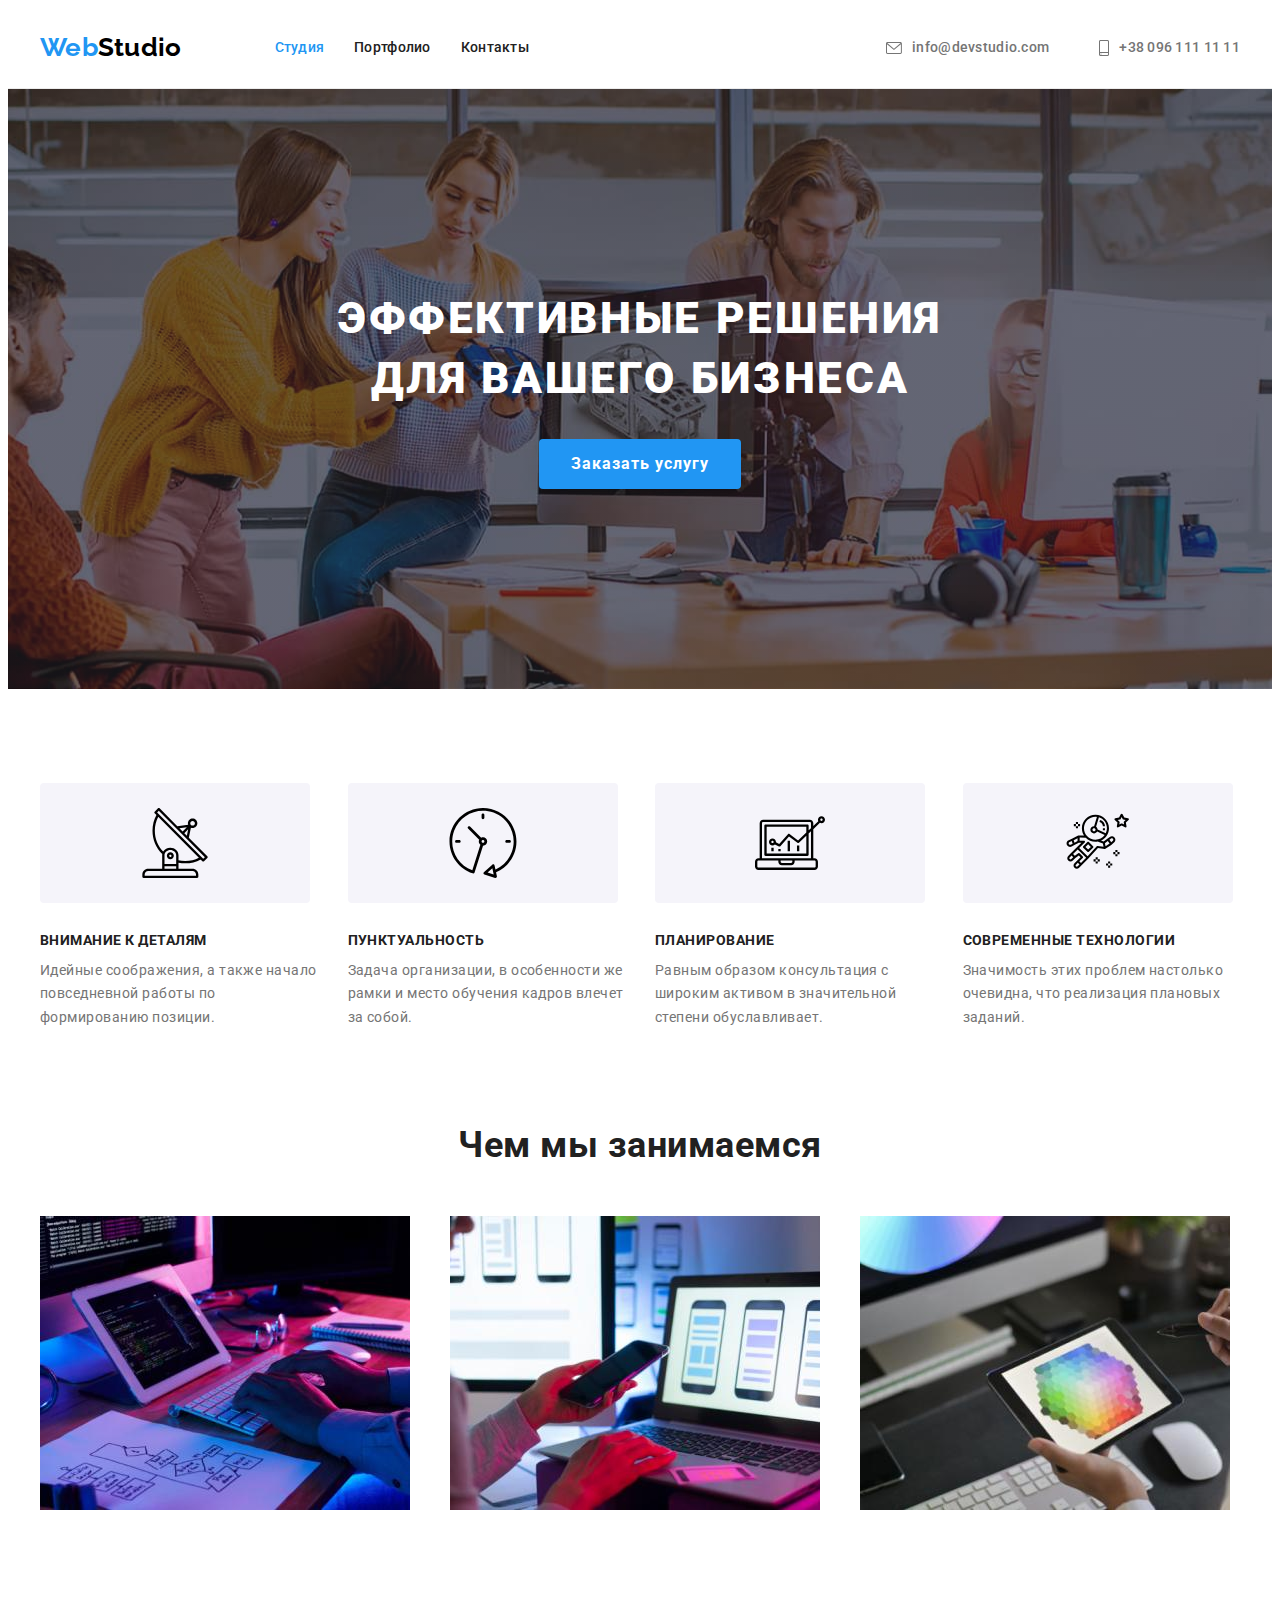
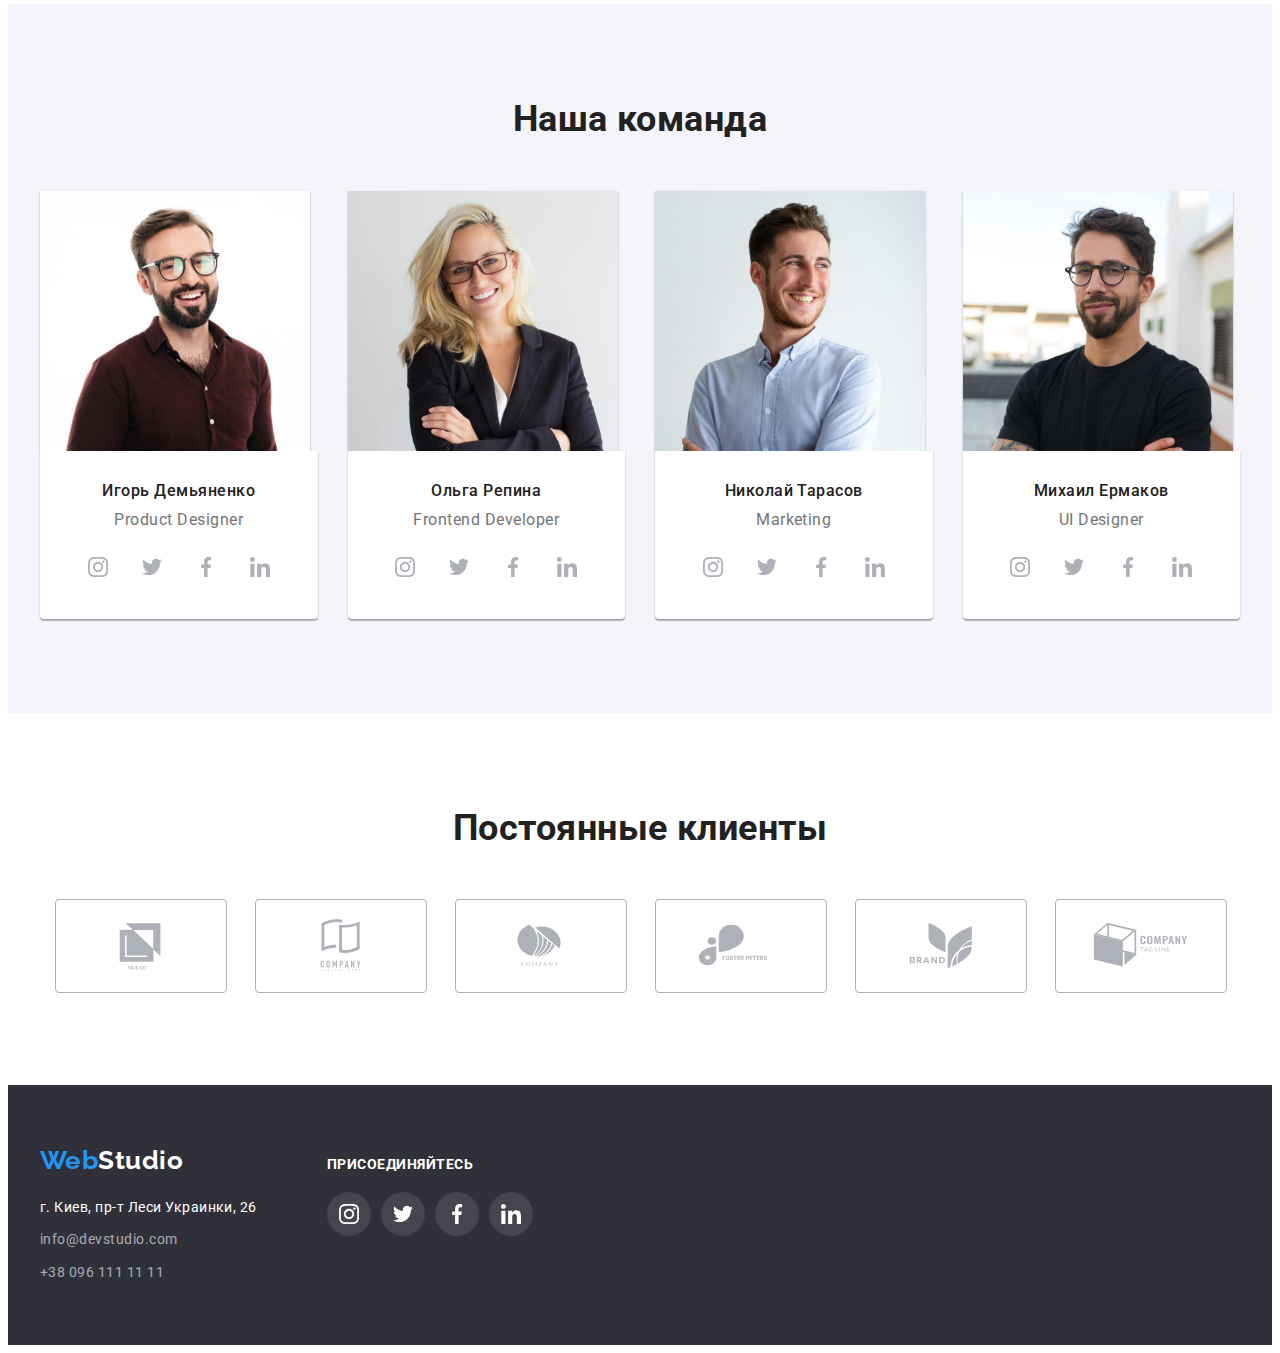
==== index.html @ 9791961a "скопировал файлы" ====
<!DOCTYPE html>
<html lang="ru">
<head>
    <meta charset="UTF-8">
    <meta http-equiv="X-UA-Compatible" content="IE=edge">
    <meta name="viewport" content="width=device-width, initial-scale=1.0">
    <title>Студия</title>
    <link rel="preconnect" href="https://fonts.googleapis.com">
    <link rel="preconnect" href="https://fonts.gstatic.com" crossorigin>
    <link href="https://fonts.googleapis.com/css2?family=Raleway:wght@700&family=Roboto:wght@400;500;700;900&display=swap" rel="stylesheet">
    <link rel="stylesheet" href="https://cdnjs.cloudflare.com/ajax/libs/modern-normalize/1.1.0/modern-normalize.min.css" integrity="sha512-wpPYUAdjBVSE4KJnH1VR1HeZfpl1ub8YT/NKx4PuQ5NmX2tKuGu6U/JRp5y+Y8XG2tV+wKQpNHVUX03MfMFn9Q==" crossorigin="anonymous" referrerpolicy="no-referrer" />
    <link rel="stylesheet" href="./css/styles.css">
</head>
<body>
    <!--Шапка сайта-->
    <header class="header">
        <div class="container main-header">
            <a href="./index.html" class="logo link header-logo">Web<span class="header-logo-text">Studio</span></a>
        <nav class="header-navigation">
            <ul class="header-list list">
                <li class="header-item"><a href="./index.html" class="header-link link current">Студия</a></li>
                <li class="header-item"><a href="./portfolio.html" class="header-link link">Портфолио</a></li>
                <li class="header-item"><a href="" class="header-link link">Контакты</a></li>
            </ul>
        </nav>

        <ul class="header-list-contacts list">
            <li class="header-item-contacts">                    
                <a href="mailto:info@devstudio.com" class="header-link-contacts link">
                     <svg class="contact-icon">
                            <use href="./images/symbol-defs.svg#envelope"></use>
                        </svg>
                    info@devstudio.com</a></li>
            <li class="header-item-contact"><a href="tel:+380961111111" class="header-link-contacts link phone-link">
                <svg class="contact-icon phone ">
                    <use href="./images/symbol-defs.svg#smartphone"></use>
                </svg>
                +38 096 111 11 11</a></li>
        </ul>
        </div>
    </header>
    <!--Main -->
    <main>
            <!-- Секция Герой-->
        <section class="hero section">
            <div class="container">
                <h1 class="hero-title">Эффективные решения для вашего бизнеса</h1>
                <button type="button" class="hero-btn">Заказать услугу</button>
            </div>
        </section>            
        
            <!--Секция2-->
        <section class="features section">
            <div class="container">
                <h2 class="visually-hidden">Особенности</h2>
                    <ul class="features-list list">
                        <li class="features-item">
                            <div class="box-icon">
                                <svg class="features-icon">
                                    <use href="./images/symbol-defs.svg#antenna"></use>
                                </svg>
                            </div>
                                <h3 class="features-item-title">Внимание к деталям</h3>
                                <p class="features-item-text">Идейные соображения, а также начало повседневной работы по формированию позиции.</p>
                        </li>

                        <li class="features-item">
                            <div class="box-icon">
                                <svg class="features-icon">
                                    <use href="./images/symbol-defs.svg#clock"></use>
                                </svg>
                            </div>
                                <h3 class="features-item-title">Пунктуальность</h3>
                                <p class="features-item-text">Задача организации, в особенности же рамки и место обучения кадров влечет за собой.</p>
                        </li>

                        <li class="features-item">
                            <div class="box-icon">
                                <svg class="features-icon">
                                    <use href="./images/symbol-defs.svg#diagram"></use>
                                </svg>
                            </div>
                                <h3 class="features-item-title">Планирование</h3>
                                <p class="features-item-text">Равным образом консультация с широким активом в значительной степени обуславливает.</p>
                        </li >

                        <li class="features-item">
                            <div class="box-icon">
                                <svg class="features-icon">
                                    <use href="./images/symbol-defs.svg#astronaut"></use>
                                </svg>
                            </div>
                                <h3 class="features-item-title">Современные технологии</h3>
                                <p class="features-item-text">Значимость этих проблем настолько очевидна, что реализация плановых заданий.</p>
                        </li>
                    </ul>
            </div>
        </section>
            <!--Секция3-->
        <section class="about section">
            <div class="container">
                <h2 class="about-title">Чем мы занимаемся</h2>
                <ul class="about-list list">
                    <li class="about-item"><img src="./images/box1.jpg" alt="Пишет программу" width="370"></li>
                    <li class="about-item"><img src="./images/box2.jpg" alt="Адаптирует под телефон" width="370"></li>
                    <li class="about-item"><img src="./images/box3.jpg" alt="Адаптирует под планшет" width="370"></li>
                </ul>
            </div>
        </section>
            <!--Секция4-->
        <section class="team section">
            <div class="container">
                <h2 class="team-title">Наша команда</h2>
                <ul class="team-list list">
                    <li class="team-item"><img class="team-foto" src="./images/img.jpg" alt="Фото" width="270">
                <div class="text-box">
                    <h3 class="team-item-title">Игорь Демьяненко</h3>
                    <p class="team-item-text">Product Designer</p>
                    <ul class="list socials-list">
                        <li class="socials-item">
                            <a class="socials-link link" href="">
                                <svg class="socials-icon">
                                    <use href="./images/symbol-defs.svg#instagram"></use>
                                </svg>    
                            </a>
                        </li>

                        <li class="socials-item">
                            <a class="socials-link link" href="">
                                <svg class="socials-icon">
                                    <use href="./images/symbol-defs.svg#twitter"></use>
                                </svg>    
                            </a>
                        </li>

                        <li class="socials-item">
                            <a class="socials-link link" href="">
                                <svg class="socials-icon">
                                    <use href="./images/symbol-defs.svg#facebook"></use>
                                </svg>
                            </a>
                        </li>

                        <li class="socials-item">
                            <a class="socials-link link" href="">
                                <svg class="socials-icon">
                                    <use href="./images/symbol-defs.svg#linkedin"></use>
                                </svg>
                            </a>
                        </li>

                    </ul>
                </div>
                    </li>

                    <li class="team-item"><img class="team-foto" src="./images/img(1).jpg" alt="Фото" width="270">
                <div class="text-box">
                    <h3 class="team-item-title">Ольга Репина</h3>
                    <p class="team-item-text">Frontend Developer</p>
                    <ul class="list socials-list">
                        <li class="socials-item">
                            <a class="socials-link link" href="">
                                <svg class="socials-icon">
                                    <use href="./images/symbol-defs.svg#instagram"></use>
                                </svg>    
                            </a>
                        </li>

                        <li class="socials-item">
                            <a class="socials-link link" href="">
                                <svg class="socials-icon">
                                    <use href="./images/symbol-defs.svg#twitter"></use>
                                </svg>    
                            </a>
                        </li>

                        <li class="socials-item">
                            <a class="socials-link link" href="">
                                <svg class="socials-icon">
                                    <use href="./images/symbol-defs.svg#facebook"></use>
                                </svg>
                            </a>
                        </li>

                        <li class="socials-item">
                            <a class="socials-link link" href="">
                                <svg class="socials-icon">
                                    <use href="./images/symbol-defs.svg#linkedin"></use>
                                </svg>
                            </a>
                        </li>
                    </ul>
                </div>
                    </li>

                    <li class="team-item"><img class="team-foto" src="./images/img(2).jpg" alt="Фото" width="270">
                <div class="text-box">
                    <h3 class="team-item-title">Николай Тарасов</h3>
                    <p class="team-item-text">Marketing</p>
                    <ul class="list socials-list">
                        <li class="socials-item">
                            <a class="socials-link link" href="">
                                <svg class="socials-icon">
                                    <use href="./images/symbol-defs.svg#instagram"></use>
                                </svg>    
                            </a>
                        </li>

                        <li class="socials-item">
                            <a class="socials-link link" href="">
                                <svg class="socials-icon">
                                    <use href="./images/symbol-defs.svg#twitter"></use>
                                </svg>    
                            </a>
                        </li>

                        <li class="socials-item">
                            <a class="socials-link link" href="">
                                <svg class="socials-icon">
                                    <use href="./images/symbol-defs.svg#facebook"></use>
                                </svg>
                            </a>
                        </li>

                        <li class="socials-item">
                            <a class="socials-link link" href="">
                                <svg class="socials-icon">
                                    <use href="./images/symbol-defs.svg#linkedin"></use>
                                </svg>
                            </a>
                        </li>
                    </ul>
                </div>
                    </li>

                    <li class="team-item"><img class="team-foto" src="./images/img(3).jpg" alt="Фото" width="270">                        
                <div class="text-box">
                    <h3 class="team-item-title">Михаил Ермаков</h3>
                    <p class="team-item-text">UI Designer</p>
                    <ul class="list socials-list">
                        <li class="socials-item">
                            <a class="socials-link link" href="">
                                <svg class="socials-icon">
                                    <use href="./images/symbol-defs.svg#instagram"></use>
                                </svg>    
                            </a>
                        </li>

                        <li class="socials-item">
                            <a class="socials-link link" href="">
                                <svg class="socials-icon">
                                    <use href="./images/symbol-defs.svg#twitter"></use>
                                </svg>    
                            </a>
                        </li>

                        <li class="socials-item">
                            <a class="socials-link link" href="">
                                <svg class="socials-icon">
                                    <use href="./images/symbol-defs.svg#facebook"></use>
                                </svg>
                            </a>
                        </li>

                        <li class="socials-item">
                            <a class="socials-link link" href="">
                                <svg class="socials-icon">
                                    <use href="./images/symbol-defs.svg#linkedin"></use>
                                </svg>
                            </a>
                        </li>
                    </ul>
                </div>
                    </li>
                </ul>
            </div>
        </section>
            <!--Секция5-->
        <section class="clients section">
            <h2 class="clients-title">Постоянные клиенты</h2>
            <ul class="clients-list list">
                <li class="clients-item">
                    <a href="" class="clients-link link">
                        <svg class="clients-icon">
                            <use href="./images/symbol-defs.svg#logo1"></use>
                        </svg>
                    </a>
                </li>

                <li class="clients-item">
                    <a href="" class="clients-link link">
                        <svg class="clients-icon">
                            <use href="./images/symbol-defs.svg#logo2"></use>
                        </svg>
                    </a>
                </li>

                <li class="clients-item">
                    <a href="" class="clients-link link">
                        <svg class="clients-icon">
                            <use href="./images/symbol-defs.svg#logo3"></use>
                        </svg>
                    </a>
                </li>

                <li class="clients-item">
                    <a href="" class="clients-link link">
                        <svg class="clients-icon">
                            <use href="./images/symbol-defs.svg#logo4"></use>
                        </svg>
                    </a>
                </li>

                <li class="clients-item">
                    <a href="" class="clients-link link">
                        <svg class="clients-icon">
                            <use href="./images/symbol-defs.svg#logo5"></use>
                        </svg>
                    </a>
                </li>

                <li class="clients-item">                        
                    <a href="" class="clients-link link">
                        <svg class="clients-icon">
                            <use href="./images/symbol-defs.svg#logo6"></use>
                        </svg>
                    </a>
                </li>
            </ul>
        </section>
    </main>
    <!--Подвал сайта-->
    <footer class="footer">
        <div class="container footer-box">
            <div class="footer-left">
            <a href="./index.html" class="logo link">Web<span class="footer-logo-text">Studio</span></a>
        <address class="footer-address">
            <ul class="footer-list-contacts list">
                <li class="footer-item"><a href="" class="footer-link-address link">г. Киев, пр-т Леси Украинки, 26</a></li>
                <li class="footer-item"><a href="mailto:info@devstudio.com" class="footer-link-contacts link">info@devstudio.com</a></li>
                <li class="footer-item"><a href="tel:+380961111111" class="footer-link-contacts link">+38 096 111 11 11</a></li>
            </ul>
        </address>
            </div>
            <div class="footer-right">
            <p class="socials-text">присоединяйтесь</p>
            <ul class="list footer-socials-list">
                <li class="footer-socials-item">
                    <a class="footer-socials-link link" href="">
                        <svg class="footer-socials-icon">
                            <use href="./images/symbol-defs.svg#instagram"></use>
                        </svg>    
                    </a>
                </li>

                <li class="footer-socials-item">
                    <a class="footer-socials-link link" href="">
                        <svg class="footer-socials-icon">
                            <use href="./images/symbol-defs.svg#twitter"></use>
                        </svg>    
                    </a>
                </li>

                <li class="footer-socials-item">
                    <a class="footer-socials-link link" href="">
                        <svg class="footer-socials-icon">
                            <use href="./images/symbol-defs.svg#facebook"></use>
                        </svg>
                    </a>
                </li>

                <li class="footer-socials-item">
                    <a class="footer-socials-link link" href="">
                        <svg class="footer-socials-icon">
                            <use href="./images/symbol-defs.svg#linkedin"></use>
                        </svg>
                    </a>
                </li>
            </ul>
            </div>
        </div>
    </footer>
       
</body>
</html>
---- css/styles.css ----
:root {
    --primary-text-color: #212121;
    --secondary-text-color:  #757575;
    --akcent-color: #2196F3;
    --primary-backgraund-color:#FFFFFF;
    --secondary-backgraund-color:#2F303A;
    --akcent-text-color: #FFFFFF;

}

body {
    font-family: Roboto, sans-serif;
    letter-spacing: 0.03em;
    background-color: var(--primary-backgraund-color);
    color: var(--primary-text-color);
}

.section {
    padding-top: 94px;
    padding-bottom: 94px;
    }

.container {
    width: 1200px;
    margin-left: auto;
    margin-right: auto;
    padding-left: 15px;
    padding-right: 15px;
}

.list {
   margin: 0;
   padding: 0;
    list-style: none;
}


.link {
    text-decoration: none;
}

.main-header {
    display: flex;
    align-items: center;
}

img {
display: block;
max-width: 100%;
height: auto;
}

.team-foto {
    box-shadow: 0px 1px 3px rgba(0, 0, 0, 0.12), 0px 1px 1px rgba(0, 0, 0, 0.14), 0px 2px 1px rgba(0, 0, 0, 0.2);
}

.visually-hidden {
  position: absolute;
  width: 1px;
  height: 1px;
  margin: -1px;
  padding: 0;
  overflow: hidden;
  border: 0;
  clip: rect(0 0 0 0)
}
/* -----------HEADER----------- */

.logo {
font-family: Raleway;
font-weight: 700;
font-size: 26px;
line-height: 1.19;
color:var(--akcent-color)
}

.header-logo {
display: block;
padding-top: 24px;
padding-bottom: 25px;
}

.header-logo-text {
    color: #000000;;
}

.header {
font-weight: 500;
font-size: 14px;
line-height: 1.14;
letter-spacing: 0.02em;
border-bottom: 1px  solid #ECECEC;

}

.header-link {
display: block;
padding-top: 32px;
padding-bottom: 32px;
font-weight: 500;
font-size: 14px;
line-height: 1.14;
letter-spacing: 0.02em;
color: var(--primary-text-color);
}

.header-list {
display: flex;
margin-left: 93px;
    
}

.header-list-contacts {
display: flex;
margin-left: auto;    
}

.header-item:not(:last-child){
margin-right: 30px;
}

.header-item-contacts:not(:last-child) {
margin-right: 50px;
}


.header-navigation .current {
color: var(--akcent-color);
}

.header-link:hover, 
.header-link:focus {
    color: var(--akcent-color);
}

.contact-icon {
fill: currentColor;
margin-right: 10px;
width: 16px;
height: 12px;
}

.phone {
width: 10px;
height: 16px;
}

.header-link-contacts {
display: flex;
align-items: center;
padding-top: 32px;
padding-bottom: 32px;
font-weight: 500;
font-size: 14px;
line-height: 1.14;
letter-spacing: 0.02em;
color:var(--secondary-text-color);
}

.header-link-contacts:hover, 
.header-link-contacts:focus {
    color: var(--akcent-color);
}

/* -----------HERO----------- */

.hero {
    max-width: 1600px;
    margin-left: auto;
    margin-right: auto;
    background-color: var(--secondary-backgraund-color);
    background-image: linear-gradient(
    rgba(47, 48, 58, 0.4),
    rgba(47, 48, 58, 0.4)),
    url(../images/header.jpg);
    background-repeat: no-repeat;
    background-position: center;
    background-size: cover;
    text-align: center;
    padding-top: 200px;
    padding-bottom: 200px;
}

.hero-title {
max-width: 696px;
margin-left: auto;
margin-right: auto;
margin-top: 0;
margin-bottom: 30px;
font-weight: 900;
font-size: 44px;
line-height: 1.36;
text-align: center;
letter-spacing: 0.06em;
text-transform: uppercase;
color: var(--akcent-text-color);
}

.hero-btn {
    display: inline-block;
    padding: 32px 10px;
border: 0;
cursor: pointer;
padding: 10px 32px;
min-width: 200px;
font-family: inherit;    
font-style: inherit;
font-weight: 700;
font-size: 16px;
line-height: 1.87;
text-align: center;
letter-spacing: 0.06em;
color: var(--akcent-text-color);
background-color: var(--akcent-color);
box-shadow: 0px 4px 4px rgba(0, 0, 0, 0.15);
border-radius: 4px;
}

/* -----------FEATURES----------- */
.features-list {
display: flex;
margin-right: -30px;
}

.features-item {
flex-basis: calc(100% / 4 - 30px);
margin-right: 30px;
}

.features-item-title {
margin-top: 0;
margin-bottom: 10px;
font-weight: 700;
font-size: 14px;
line-height: 1.14;
text-transform: uppercase;
}

.features-item-text {
margin-top: 0;
margin-bottom: 0;
font-size: 14px;
line-height: 1.71;
color: var(--secondary-text-color);
}

.box-icon {
     display: flex;
    align-items: center;
    justify-content: center;
    width: 270px;
    height: 120px;
    border-radius: 4px;
    background-color: #F5F4FA;
    margin-bottom: 30px;
    
    
}

.features-icon {
    width: 70px;
    height: 70px;
    
}

/* -----------ABOUT----------- */

.about-title {
    margin-top: 0;
    margin-bottom: 50px;
    font-weight: 700;
font-size: 36px;
line-height: 1.17;
text-align: center;
}

.about-list {
    display: flex;
    margin-right: -30px;
}
.about-item {
   flex-basis: calc(100% / 3 - 30px);
   margin-right: 30px;
}

.about {
    padding-top: 0;
}


/* -----------TEAM----------- */

.team {
    background-color: #F5F4FA;
}

.team-list {
    display: flex;
    margin-right: -30px;
}

.team-item {
flex-basis: calc(100% / 4 - 30px);
margin-right: 30px;


}


.team-title {
    margin-top: 0;
    margin-bottom: 50px;
font-weight: 700;
font-size: 36px;
line-height: 1.17;
text-align: center;
}

.team-item-title {
margin-top: 0;
margin-bottom: 10px;
font-weight: 500;
font-size: 16px;
line-height: 1.19;
text-align: center;
}

.team-item-text {
margin-top: 0;
margin-bottom: 16px;
font-size: 16px;
line-height: 19px;
text-align: center;
color:var(--secondary-text-color);
}

.text-box {
    padding-top: 30px;
    padding-bottom: 30px;
    background-color: var(--akcent-text-color);
    border-top: none;
    box-shadow: 0px 1px 3px rgba(0, 0, 0, 0.12), 0px 1px 1px rgba(0, 0, 0, 0.14), 0px 2px 1px rgba(0, 0, 0, 0.2);
    border-radius: 0px 0px 4px 4px;
    }

.socials-list {
    display: flex;    
    justify-content: center;    
    }

.socials-icon {
    fill: #AFB1B8;
    height: 20px;
    width: 20px;
    }

.socials-item:not(:last-child) {
    margin-right: 10px;
    }

.socials-item {
    width: 44px;
    height: 44px;
}

.socials-link {
    display: flex;
    align-items: center;
    justify-content: center;
    width: 100%;
    height: 100%;
    border-radius: 50%;
    background-color: var(--primary-backgraund-color); 
    }

.socials-link:hover, 
.socials-link:focus {
/* border-radius: 50%; */
background-color: var(--akcent-color);
fill: var(--akcent-text-color);
}

.socials-link:hover .socials-icon, 
.socials-link:focus .socials-icon {
fill: var(--akcent-text-color);
}

/* -----------CLIENTS---------- */

.clients-title {
font-weight: 700;
font-size: 36px;
line-height: calc(42 / 36);
text-align: center;
margin-top: 0;
margin-bottom: 50px;

}

.clients-list {
    display: flex;
    justify-content: center;
}

.clients-item:not(:last-child) {
    margin-right: 30px;
}

.clients-icon {
fill: #AFB1B8;
width: 106px;
height: 60px;
}

.clients-item {
width: 170px;
height: 92px;
}

.clients-link {
width: 100%;
height: 100%;
background-color: var(--primary-backgraund-color);
border: 1px solid #AFB1B8;
border-radius: 4px;
display: flex;
justify-content: center;
align-items: center;
}

.clients-link:focus, 
.clients-link:hover {
border: 1px solid #2196F3;
}

.clients-link:focus .clients-icon, 
.clients-link:hover .clients-icon {
fill: var(--akcent-color);
}




/* -----------FOOTER----------- */

.footer {
background-color: #2F303A;
padding-top: 60px;
padding-bottom: 60px;
}

.footer-box {
display: flex;
align-items: baseline;
}

.footer-left {
margin-right: 70px;
}

.footer-logo-text {
    color: var(--akcent-text-color);;
}

.footer-link-address {
font-weight: 400;
font-size: 14px;
line-height: 1.71;
color: var(--akcent-text-color);
}

address {
margin: 0;
font-style: inherit;
margin-top: 20px;
}

.footer-link-contacts {
font-weight: 400;
font-size: 14px;
line-height: 1.71;
color: rgba(255, 255, 255, 0.6);
}

.footer-link-contacts:hover, 
.footer-link-contacts:focus {
    color: var(--akcent-color);
}

.footer-item:not(:last-child)  {
    margin-bottom: 9px;
}

.socials-text { 
margin-top: 0;
margin-bottom: 20px;
font-weight: 700;
font-size: 14px;
line-height: calc(16 / 14);
text-transform: uppercase;
color:var(--akcent-text-color);
}

.footer-socials-list {
    display: flex;
}

.footer-socials-item:not(:first-child) {
    margin-left: 10px;
}

.footer-socials-item {
    width: 44px;
    height: 44px;
}

.footer-socials-link {
display:flex;
justify-content: center;
align-items: center;
width: 100%;
height: 100%;
border-radius: 50%;
background-color:rgba(255, 255, 255, 0.1);;
}

.footer-socials-icon {
fill: var(--primary-backgraund-color);
height: 20px;
width: 20px;
}

.footer-socials-link:focus, 
.footer-socials-link:hover {
background-color: var(--akcent-color);
}

/* -----------PORTFOLIO FILTER-BUTTONS----------- */

.buttons-list {
    display: flex;
    margin-bottom: 50px;
   justify-content: center;
    }

.filter-item:not(:last-child) {
    margin-right: 8px;
}

.filter-btn:hover,
.filter-btn:focus {
border: 0;
cursor: pointer;
font-family: inherit;
font-style: inherit;
font-weight: 500;
font-size: 16px;
line-height: 1.62;
text-align: center;
color: var(--akcent-text-color);
background-color: var(--akcent-color);
box-shadow: 0px 3px 1px rgba(0, 0, 0, 0.1), 0px 1px 2px rgba(0, 0, 0, 0.08), 0px 2px 2px rgba(0, 0, 0, 0.12);
border-radius: 4px;
}

.filter-btn {
display: inline-block;
padding: 6px 22px;
border: 0;
cursor: pointer;
font-family: inherit;
font-style: inherit;
font-weight: 500;
font-size: 16px;
line-height: 1.62;
text-align: center; 
color: var(--primary-text-color);
background-color: #F5F4FA;
border-radius: 4px;
}

.first-btn {
border: 0;
cursor: pointer;
font-family: inherit;
font-style: inherit;
font-weight: 500;
font-size: 16px;
line-height: 1.62;
text-align: center;
color: var(--akcent-text-color);
background-color: var(--akcent-color);
box-shadow: 0px 3px 1px rgba(0, 0, 0, 0.1), 0px 1px 2px rgba(0, 0, 0, 0.08), 0px 2px 2px rgba(0, 0, 0, 0.12);
border-radius: 4px;
}

.filter-list-title {
margin-top: 0;
margin-bottom: 0;
font-weight:700;
font-size: 18px;
line-height: 2;
letter-spacing: 0.06em;
}

.filter-list-text {
margin-top: 0;
margin-bottom: 0;
font-size: 16px;
line-height: 1.87;
color:var(--secondary-text-color);
}

.filter-list{
display: flex;
flex-wrap: wrap;
margin-right: -30px;
margin-bottom: -30px;
 }

.filter-list-item {
    flex-basis:  calc(100% / 3 - 30px);
    margin-right: 30px;
    margin-bottom: 30px;
}

.card-text {
  border: 1px solid #EEEEEE;
  border-top: none;
 padding: 20px 24px;
 }

.card-link {
    display: block;
    width: 100%;
    height: 100%;
}

.card-link:hover, 
.card-link:focus {
box-shadow: 0px 1px 1px rgba(0, 0, 0, 0.12), 0px 4px 4px rgba(0, 0, 0, 0.06), 1px 4px 6px rgba(0, 0, 0, 0.16);
}

.card-link:visited {
  color: inherit;
}
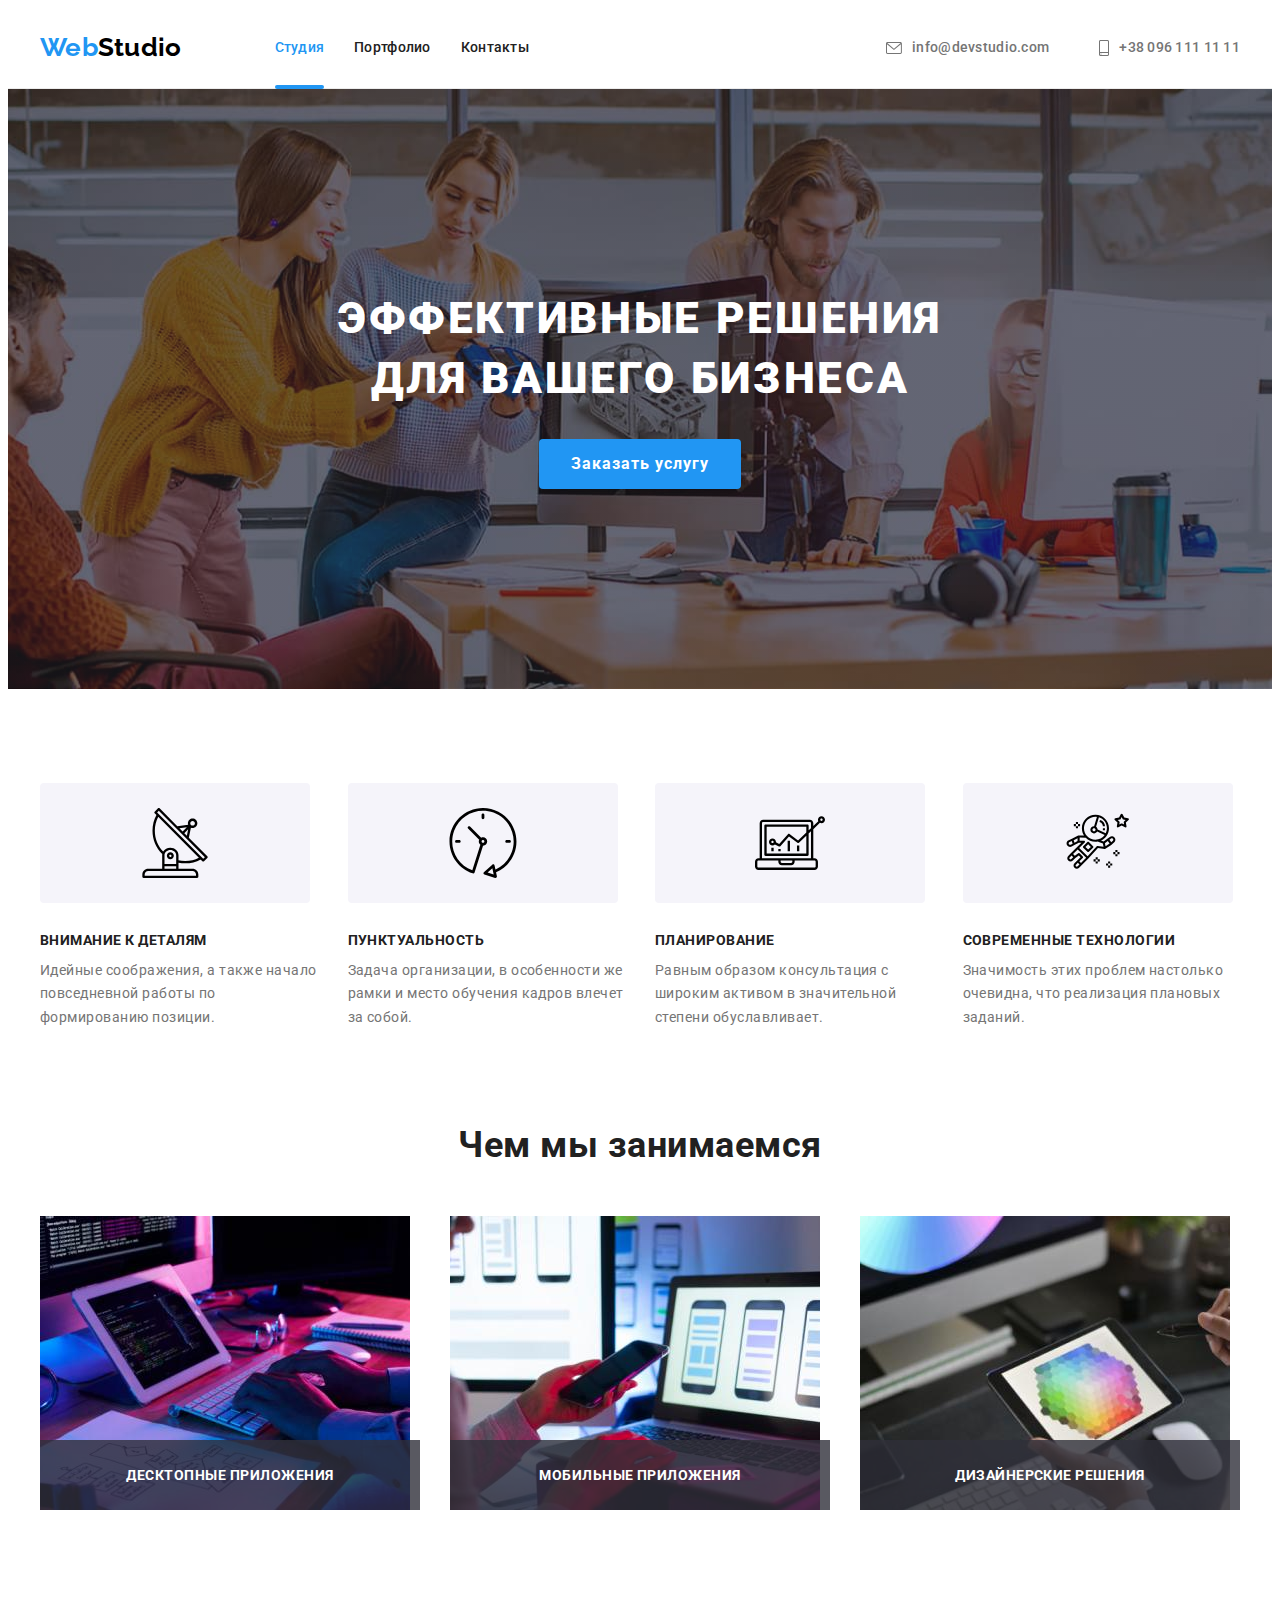
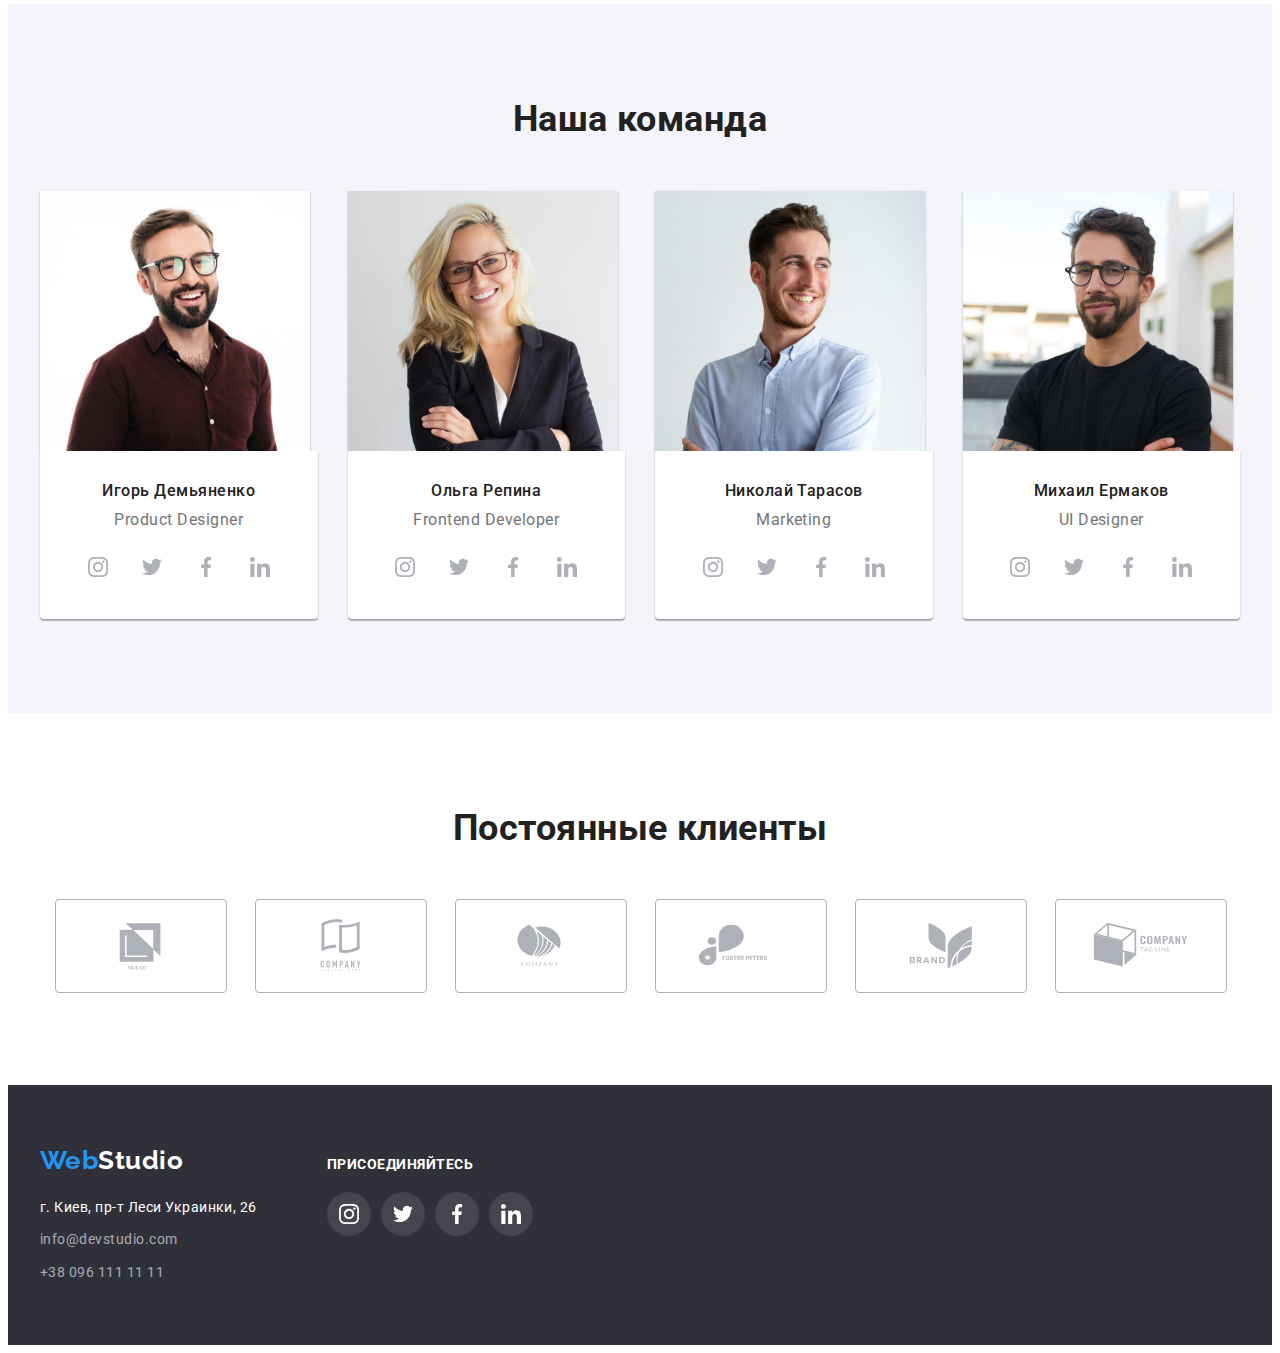
==== commit d7b9b8a6: "добавил анимацию" ====
--- a/index.html
+++ b/index.html
@@ -101,9 +101,27 @@
             <div class="container">
                 <h2 class="about-title">Чем мы занимаемся</h2>
                 <ul class="about-list list">
-                    <li class="about-item"><img src="./images/box1.jpg" alt="Пишет программу" width="370"></li>
-                    <li class="about-item"><img src="./images/box2.jpg" alt="Адаптирует под телефон" width="370"></li>
-                    <li class="about-item"><img src="./images/box3.jpg" alt="Адаптирует под планшет" width="370"></li>
+                    <li class="about-item">
+                        <div class="img-box">
+                            <img src="./images/box1.jpg" alt="Пишет программу" width="370">
+                            <p class="img-text">Десктопные приложения</p>
+                        </div>
+                    </li>
+
+                    <li class="about-item">
+                        <div class="img-box">
+                            <img src="./images/box2.jpg" alt="Адаптирует под телефон" width="370">
+                            <p class="img-text">Мобильные приложения</p>
+                        </div>
+                        
+                    </li>
+
+                    <li class="about-item">
+                        <div class="img-box">
+                            <img src="./images/box3.jpg" alt="Адаптирует под планшет" width="370">
+                            <p class="img-text">Дизайнерские решения</p>
+                        </div>
+                    </li>
                 </ul>
             </div>
         </section>
--- a/css/styles.css
+++ b/css/styles.css
@@ -97,6 +97,7 @@
 display: block;
 padding-top: 32px;
 padding-bottom: 32px;
+position: relative;
 font-weight: 500;
 font-size: 14px;
 line-height: 1.14;
@@ -126,6 +127,17 @@
 
 .header-navigation .current {
 color: var(--akcent-color);
+}
+
+.current::after {
+    content: "";
+    position: absolute;
+    width: 100%;
+    height: 4px;
+    background-color: var(--akcent-color);
+    border-radius: 2px;
+    bottom: -1px;
+    display: block;
 }
 
 .header-link:hover, 
@@ -287,6 +299,26 @@
     padding-top: 0;
 }
 
+.img-box {
+    position: relative;
+}
+
+.img-text {
+background-color: rgba(47, 48, 58, 0.8);
+font-weight: 700;
+font-size: 14px;
+line-height: calc(16 / 14);
+text-align: center;
+text-transform: uppercase;
+color:var(--akcent-text-color);
+position: absolute;
+bottom: 0;
+width: 100%;
+padding-top: 27px;
+padding-bottom: 27px;
+margin: 0;
+}
+
 
 /* -----------TEAM----------- */
 
@@ -644,3 +676,32 @@
 .card-link:visited {
   color: inherit;
 }
+
+.text-wrapper {
+    position: relative;
+    overflow: hidden;
+}
+
+.top-text {
+    font-weight: 400;
+    font-size: 18px;
+    line-height: calc(28 / 18);
+    color: var(--akcent-text-color);
+    background-color: rgba(33, 150, 243, 0.9);
+    display: block;
+    margin: 0;
+    position: absolute;
+    width: 100%;
+    height: 100%;
+    top: 0;
+    padding: 63px 24px;
+    transform: translateY(100%);
+    transition: transform 250ms cubic-bezier(0.4, 0, 0.2, 1);
+    opacity: 0;
+}
+
+.filter-list-item:hover .top-text {
+    transform: translateY(0);
+    opacity: 1;
+}
+
